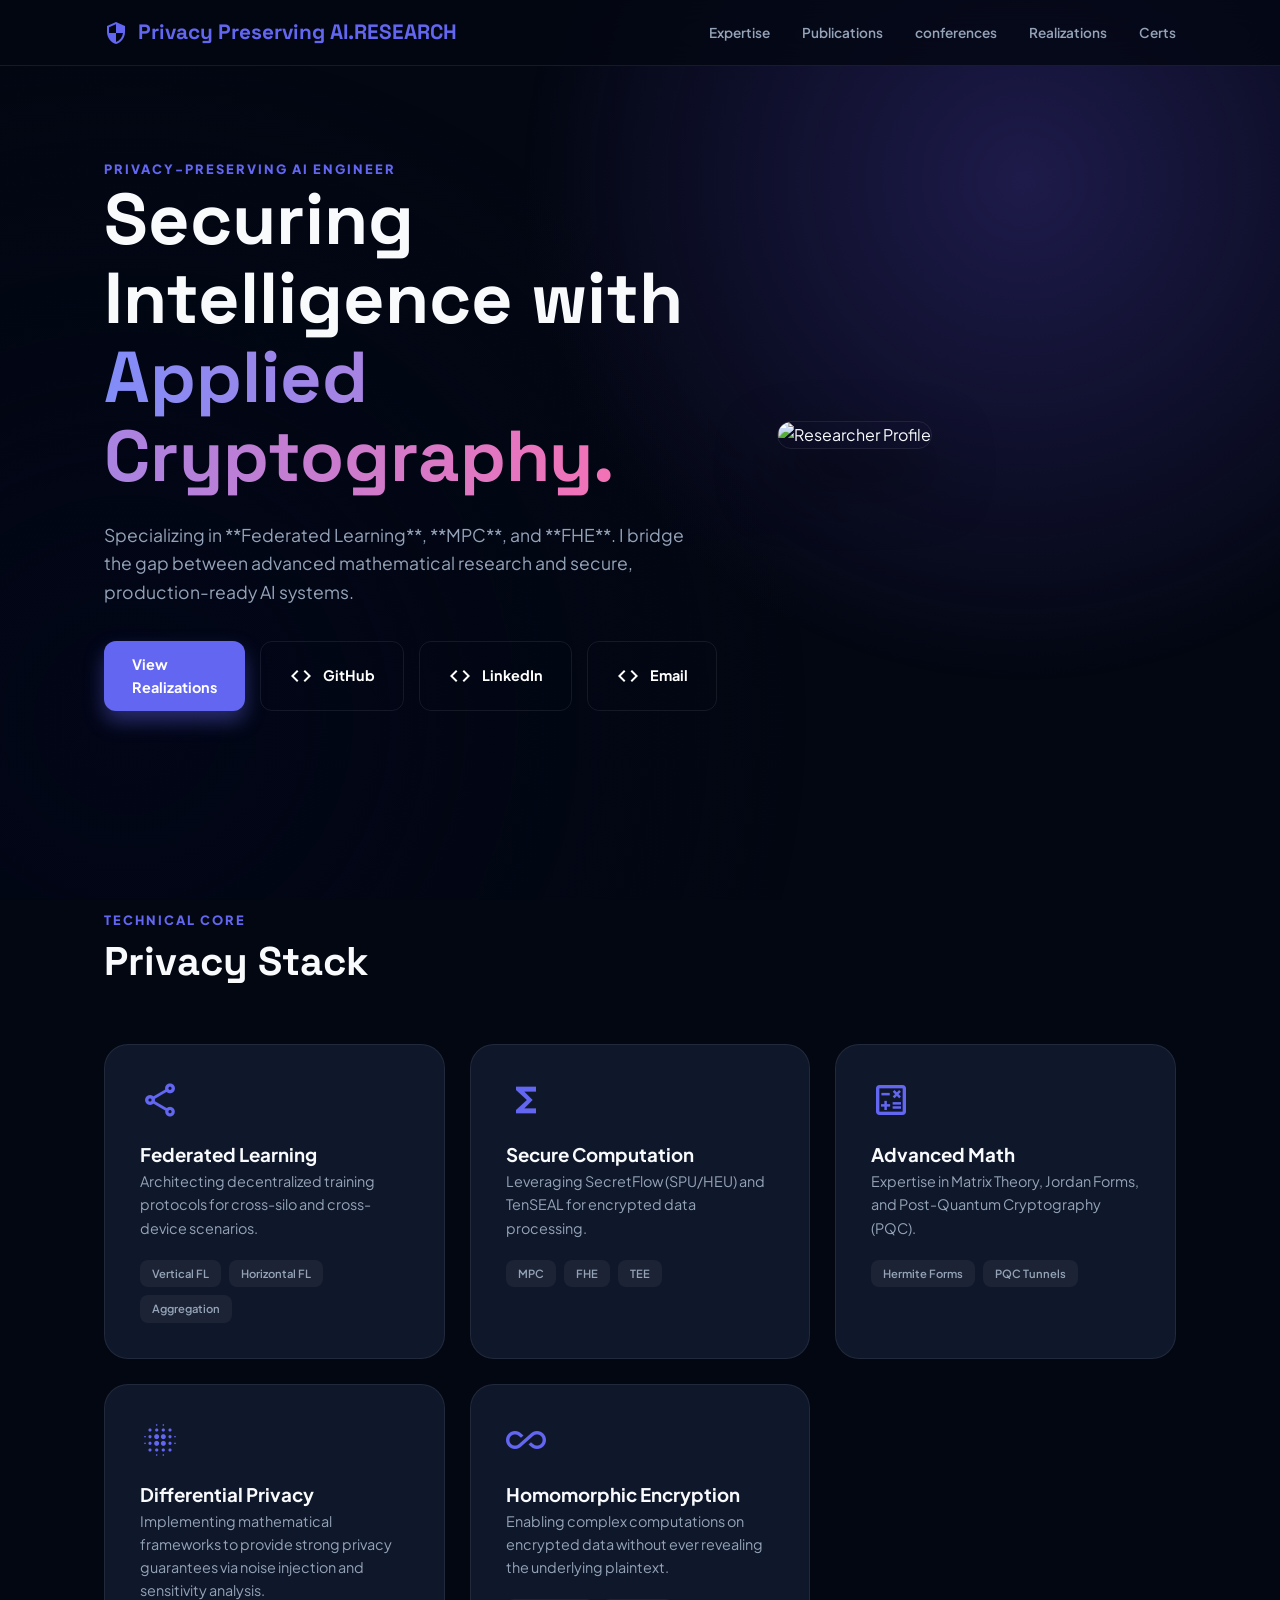
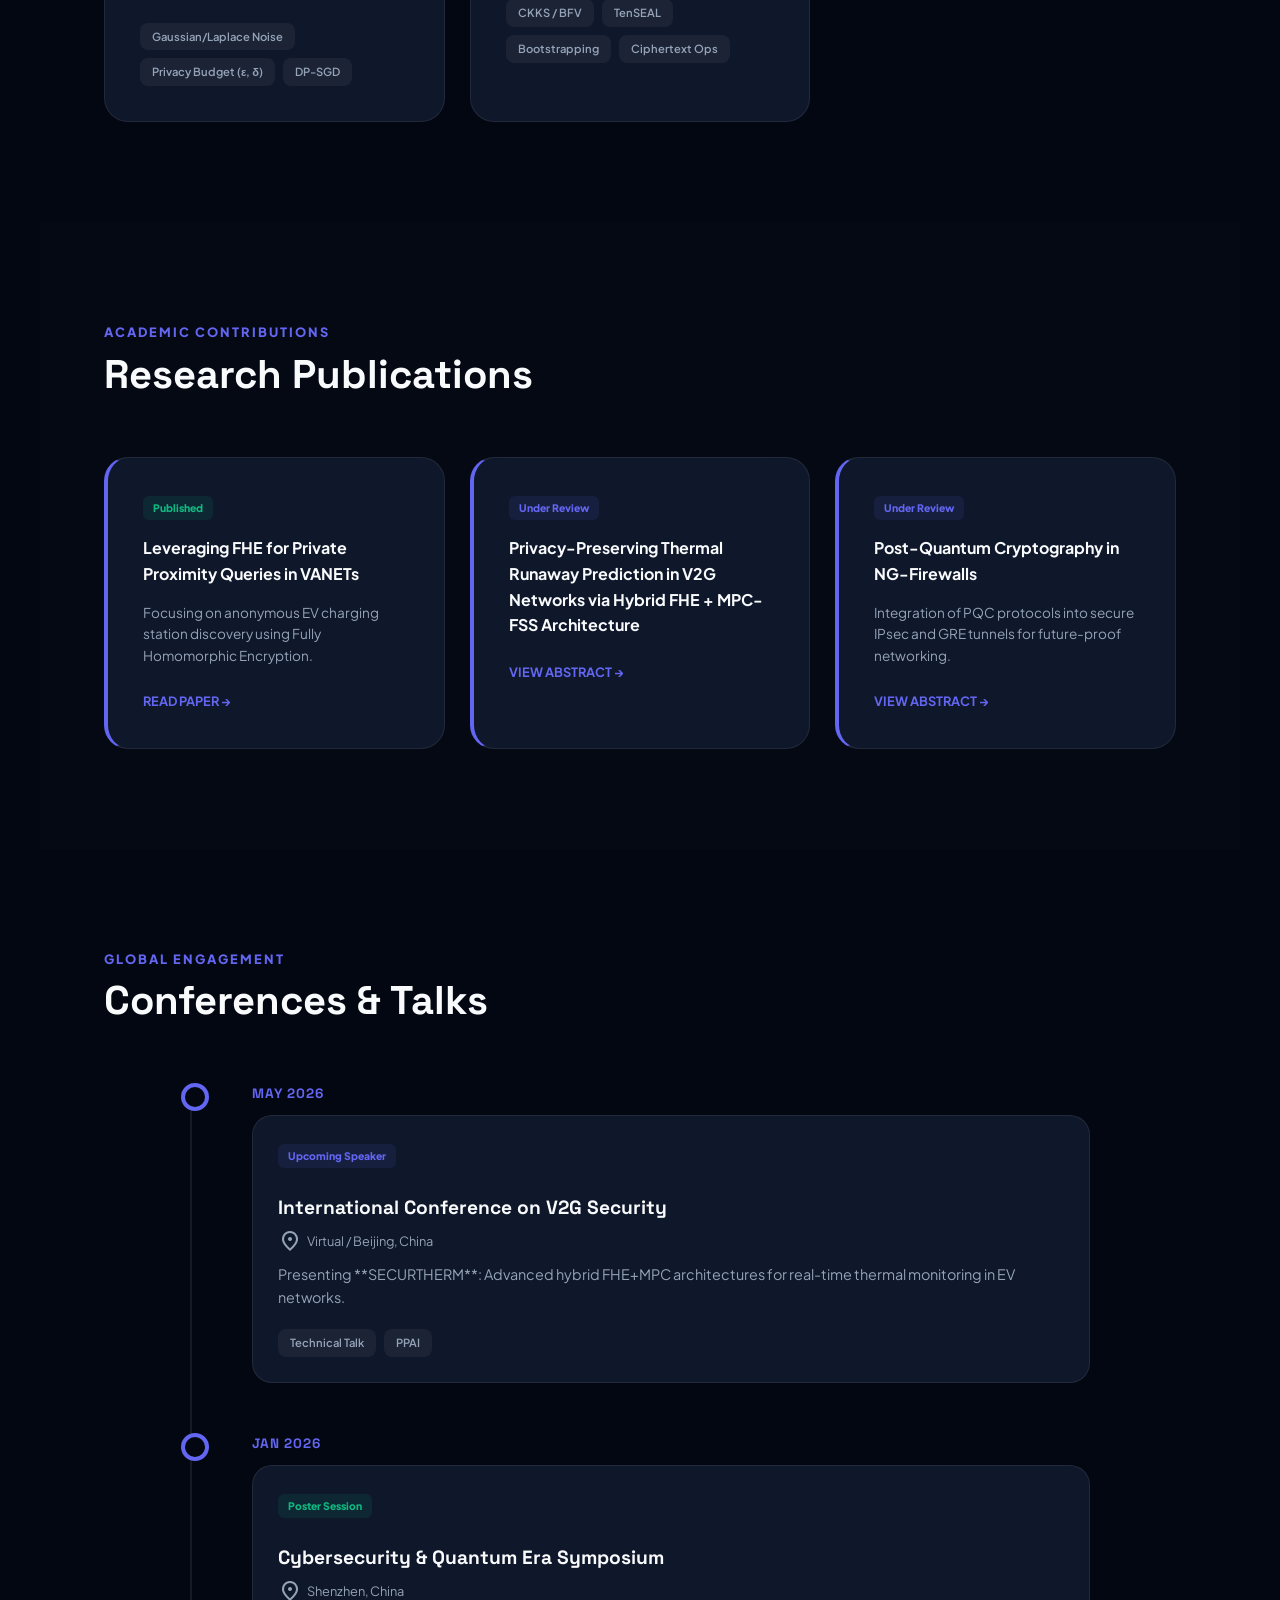
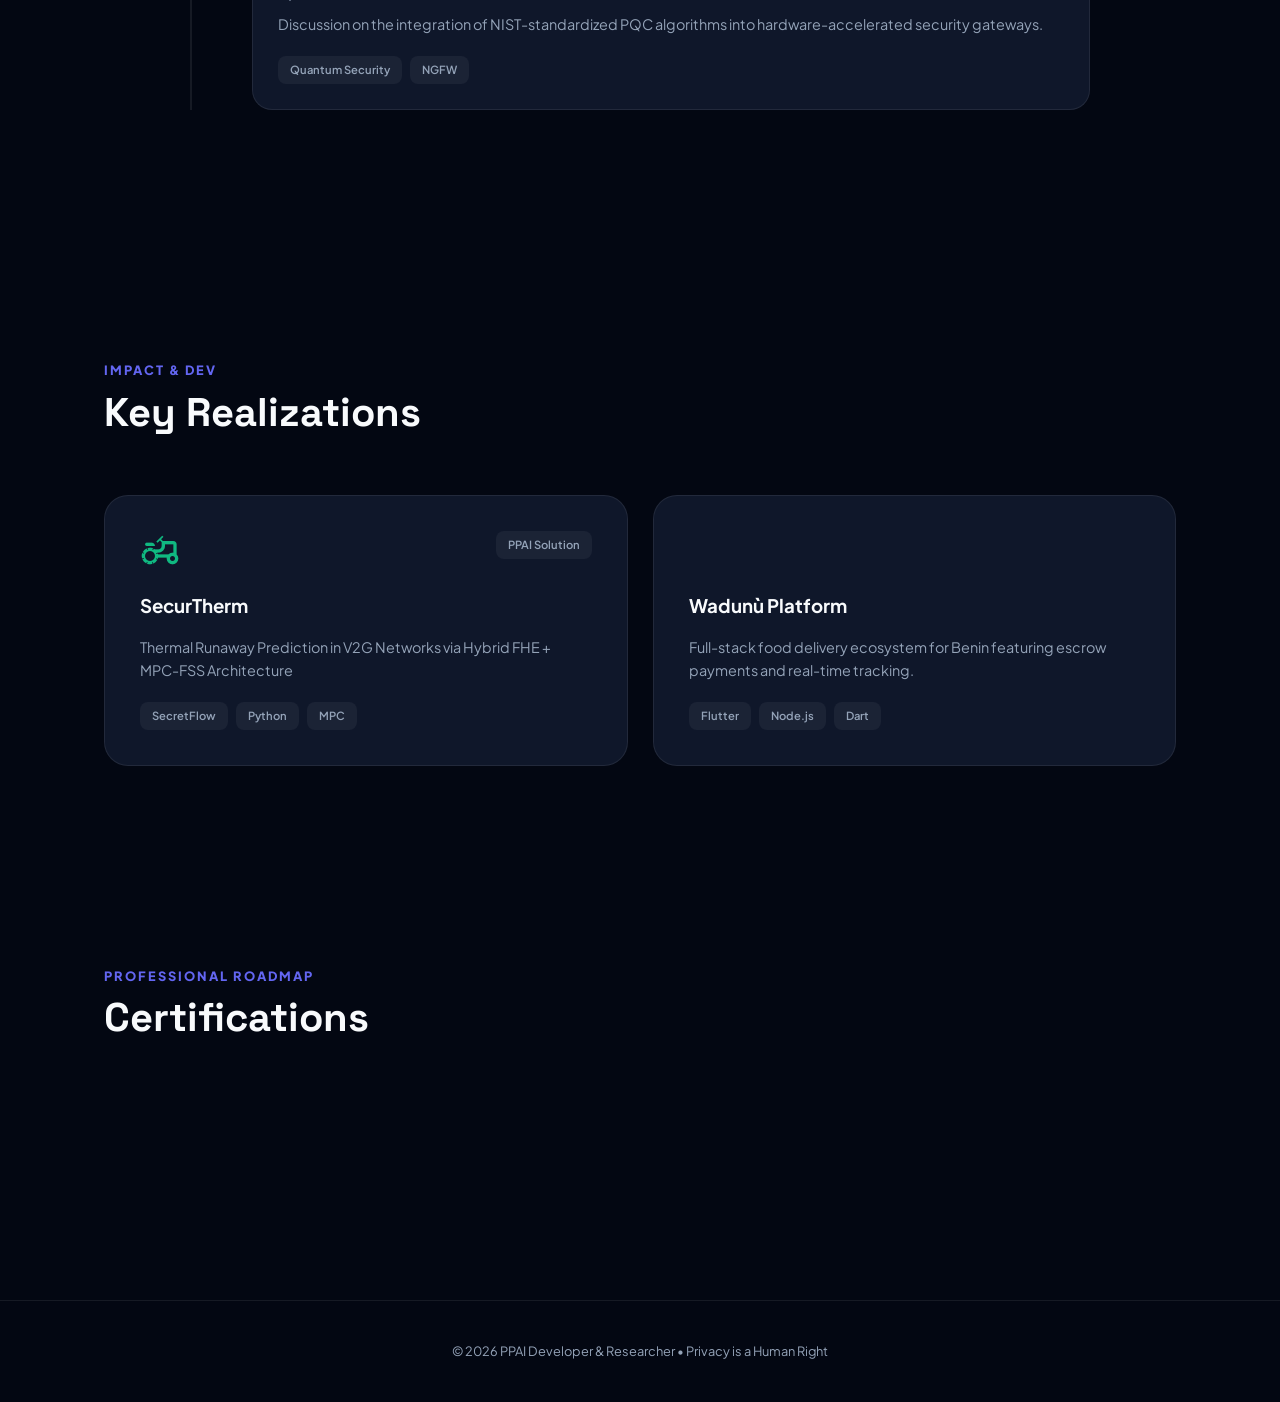
==== layouts/index.html @ 9118ed10 "Fresh start: Personal Portfolio" ====
<!DOCTYPE html>
<html lang="en">
<head>
    <meta charset="UTF-8">
    <meta name="viewport" content="width=device-width, initial-scale=1.0">
    <title>PPAI Specialist | Portfolio</title>
    
    <link href="https://fonts.googleapis.com/css2?family=Plus+Jakarta+Sans:wght@300;400;600;800&family=Space+Grotesk:wght@500;700&display=swap" rel="stylesheet">
    <link href="https://fonts.googleapis.com/icon?family=Material+Icons+Outlined" rel="stylesheet">

    <style>
        :root {
            --primary: #6366f1;
            --primary-glow: rgba(99, 102, 241, 0.4);
            --accent: #10b981;
            --bg: #030712;
            --card-bg: #0f172a;
            --text-main: #f8fafc;
            --text-dim: #94a3b8;
            --border: rgba(255, 255, 255, 0.08);
        }

        * { margin: 0; padding: 0; box-sizing: border-box; scroll-behavior: smooth; }

        body {
            font-family: 'Plus Jakarta Sans', sans-serif;
            background-color: var(--bg);
            color: var(--text-main);
            line-height: 1.6;
        }

        /* --- BACKGROUND GRADIENT --- */
        .mesh {
            position: fixed; top: 0; left: 0; width: 100%; height: 100%;
            background: radial-gradient(circle at 80% 20%, #1e1b4b 0%, transparent 40%),
                        radial-gradient(circle at 10% 80%, #020617 0%, transparent 50%);
            z-index: -1;
        }

        /* --- NAVIGATION --- */
        .navbar {
            position: fixed; top: 0; width: 100%;
            background: rgba(3, 7, 18, 0.8);
            backdrop-filter: blur(15px);
            border-bottom: 1px solid var(--border);
            z-index: 1000; padding: 1rem 0;
        }
        .nav-container { max-width: 1200px; margin: 0 auto; padding: 0 5%; display: flex; justify-content: space-between; align-items: center; }
        .brand { font-family: 'Space Grotesk'; font-weight: 700; font-size: 1.3rem; color: var(--primary); display: flex; align-items: center; gap: 10px; }
        .nav-links { display: flex; gap: 2rem; }
        .nav-links a { text-decoration: none; color: var(--text-dim); font-size: 0.85rem; font-weight: 600; transition: 0.3s; }
        .nav-links a:hover { color: var(--primary); }

        /* --- HERO --- */
        .hero { min-height: 90vh; display: flex; align-items: center; max-width: 1200px; margin: 0 auto; padding: 120px 5% 60px; gap: 60px; }
        .hero-content { flex: 1.2; }
        .hero-title { font-size: clamp(2.8rem, 6vw, 4.5rem); line-height: 1.1; font-weight: 800; margin-bottom: 25px; font-family: 'Space Grotesk'; }
        .gradient-text { background: linear-gradient(to right, #818cf8, #f472b6); -webkit-background-clip: text; -webkit-text-fill-color: transparent; }
        .hero-img { flex: 0.8; position: relative; }
        .hero-img img { width: 100%; border-radius: 30px; border: 1px solid var(--border); box-shadow: 0 30px 60px rgba(0,0,0,0.5); }

        /* --- SECTIONS --- */
        section { padding: 100px 5%; max-width: 1200px; margin: 0 auto; }
        .section-header { margin-bottom: 50px; }
        .section-title { font-family: 'Space Grotesk'; font-size: 2.5rem; margin-bottom: 15px; }
        .section-tag { color: var(--primary); font-weight: 800; text-transform: uppercase; letter-spacing: 2px; font-size: 0.8rem; }

        /* --- EXPERTISE GRID --- */
        .grid-3 { display: grid; grid-template-columns: repeat(auto-fit, minmax(320px, 1fr)); gap: 25px; }
        .card { 
            background: var(--card-bg); border: 1px solid var(--border); border-radius: 24px; 
            padding: 35px; transition: 0.4s ease; position: relative; overflow: hidden;
        }
        .card:hover { border-color: var(--primary); transform: translateY(-5px); background: #131c31; }
        .card i { font-size: 2.5rem; color: var(--primary); margin-bottom: 20px; display: block; }

        .tag-cloud { display: flex; flex-wrap: wrap; gap: 8px; margin-top: 20px; }
        .tag { background: rgba(255,255,255,0.05); padding: 5px 12px; border-radius: 8px; font-size: 0.7rem; font-weight: 600; color: var(--text-dim); }
        .tag:hover { background: var(--primary); color: white; }

        /* --- PROJECT & PUB SPECIFICS --- */
        .pub-card { border-left: 4px solid var(--primary); }
        .status-badge { background: rgba(16, 185, 129, 0.1); color: var(--accent); padding: 4px 10px; border-radius: 6px; font-size: 0.65rem; font-weight: 800; margin-bottom: 15px; display: inline-block; }

        /* --- CERTIFICATIONS --- */
        .cert-grid { display: grid; grid-template-columns: repeat(auto-fit, minmax(240px, 1fr)); gap: 20px; }
        .cert-card { 
            background: rgba(255,255,255,0.02); border: 1px dashed var(--border); 
            padding: 25px; border-radius: 15px; text-align: center; 
        }

        /* --- BUTTONS --- */
        .btn { 
            padding: 12px 28px; border-radius: 12px; font-weight: 700; text-decoration: none; 
            display: inline-flex; align-items: center; gap: 10px; transition: 0.3s; font-size: 0.9rem;
        }
        .btn-primary { background: var(--primary); color: white; box-shadow: 0 10px 20px var(--primary-glow); }
        .btn-outline { border: 1px solid var(--border); color: white; }
        .btn-outline:hover { background: var(--border); }

        @media (max-width: 900px) {
            .hero { flex-direction: column; text-align: center; padding-top: 140px; }
            .nav-links { display: none; }
        }
    </style>
</head>
<body>

    <div class="mesh"></div>

    <nav class="navbar">
        <div class="nav-container">
            <div class="brand"><i class="material-icons-outlined">security</i> Privacy Preserving AI.RESEARCH</div>
            <div class="nav-links">
                <a href="#expertise">Expertise</a>
                <a href="#publications">Publications</a>
                <a href="#Conferences">conferences</a>
                <a href="#projects">Realizations</a>
                <a href="#certs">Certs</a>
            </div>
        </div>
    </nav>

    <header class="hero">
        <div class="hero-content">
            <p class="section-tag">Privacy-Preserving AI Engineer</p>
            <h1 class="hero-title">Securing Intelligence with <span class="gradient-text">Applied Cryptography.</span></h1>
            <p style="color: var(--text-dim); font-size: 1.1rem; margin-bottom: 35px; max-width: 600px;">
                Specializing in **Federated Learning**, **MPC**, and **FHE**. I bridge the gap between advanced mathematical research and secure, production-ready AI systems.
            </p>
            <div style="display: flex; gap: 15px;">
                <a href="#projects" class="btn btn-primary">View Realizations</a>
                <a href="https://github.com" target="_blank" class="btn btn-outline"><i class="material-icons-outlined">code</i> GitHub</a>
                <a href="https://www.linkedin.com/in/rodney-hounkanrin-a860021a5" target="_blank" class="btn btn-outline"><i class="material-icons-outlined">code</i> LinkedIn</a>
                <a  href="#" target="_blank" class="btn btn-outline"><i class="material-icons-outlined">code</i> Email</a>
            </div>
        </div>
        <div class="hero-img">
            <img src="iv.jpg" alt="Researcher Profile">
        </div>
    </header>

    <!-- EXPERTISE SECTION -->
    <section id="expertise">
        <div class="section-header">
            <p class="section-tag">Technical Core</p>
            <h2 class="section-title">Privacy Stack</h2>
        </div>
        <div class="grid-3">
            <div class="card">
                <i class="material-icons-outlined">share</i>
                <h3>Federated Learning</h3>
                <p style="color: var(--text-dim); font-size: 0.9rem;">Architecting decentralized training protocols for cross-silo and cross-device scenarios.</p>
                <div class="tag-cloud">
                    <span class="tag">Vertical FL</span><span class="tag">Horizontal FL</span><span class="tag">Aggregation</span>
                </div>
            </div>
            <div class="card">
                <i class="material-icons-outlined">functions</i>
                <h3>Secure Computation</h3>
                <p style="color: var(--text-dim); font-size: 0.9rem;">Leveraging SecretFlow (SPU/HEU) and TenSEAL for encrypted data processing.</p>
                <div class="tag-cloud">
                    <span class="tag">MPC</span><span class="tag">FHE</span><span class="tag">TEE</span>
                </div>
            </div>
            <div class="card">
                <i class="material-icons-outlined">calculate</i>
                <h3>Advanced Math</h3>
                <p style="color: var(--text-dim); font-size: 0.9rem;">Expertise in Matrix Theory, Jordan Forms, and Post-Quantum Cryptography (PQC).</p>
                <div class="tag-cloud">
                    <span class="tag">Hermite Forms</span><span class="tag">PQC Tunnels</span>
                </div>
            </div>
            <!-- Differential Privacy -->
<div class="card">
    <i class="material-icons-outlined">blur_on</i>
    <h3>Differential Privacy</h3>
    <p style="color: var(--text-dim); font-size: 0.9rem;">
        Implementing mathematical frameworks to provide strong privacy guarantees via noise injection and sensitivity analysis.
    </p>
    <div class="tag-cloud">
        <span class="tag">Gaussian/Laplace Noise</span>
        <span class="tag">Privacy Budget (ε, δ)</span>
        <span class="tag">DP-SGD</span>
    </div>
</div>

<!-- Homomorphic Encryption -->
<div class="card">
    <i class="material-icons-outlined">all_inclusive</i>
    <h3>Homomorphic Encryption</h3>
    <p style="color: var(--text-dim); font-size: 0.9rem;">
        Enabling complex computations on encrypted data without ever revealing the underlying plaintext.
    </p>
    <div class="tag-cloud">
        <span class="tag">CKKS / BFV</span>
        <span class="tag">TenSEAL</span>
        <span class="tag">Bootstrapping</span>
        <span class="tag">Ciphertext Ops</span>
    </div>
</div>
        </div>
    </section>

    <!-- PUBLICATIONS SECTION (Optimized Card Style) -->
    <section id="publications" style="background: rgba(255,255,255,0.01);">
        <div class="section-header">
            <p class="section-tag">Academic Contributions</p>
            <h2 class="section-title">Research Publications</h2>
        </div>
        <div class="grid-3">
            <div class="card pub-card">
                <span class="status-badge">Published</span>
                <h4 style="margin-bottom: 15px;">Leveraging FHE for Private Proximity Queries in VANETs</h4>
                <p style="color: var(--text-dim); font-size: 0.85rem; margin-bottom: 20px;">
                    Focusing on anonymous EV charging station discovery using Fully Homomorphic Encryption.
                </p>
                <a href="ITSC26_0571_MS.pdf" target="_blank" style="color: var(--primary); font-size: 0.8rem; font-weight: 700; text-decoration: none;">READ PAPER →</a>
            </div>
             <div class="card pub-card">
                <span class="status-badge" style="background: rgba(99,102,241,0.1); color: var(--primary);">Under Review</span>
                <h4 style="margin-bottom: 15px;">Privacy-Preserving Thermal
Runaway Prediction in V2G Networks
via Hybrid FHE + MPC-FSS Architecture</h4>
                <p style="color: var(--text-dim); font-size: 0.85rem; margin-bottom: 20px;">
                    
                </p>
                <a href="abs1.html" style="color: var(--primary); font-size: 0.8rem; font-weight: 700; text-decoration: none;">VIEW ABSTRACT →</a>
            </div>
            <div class="card pub-card">
                <span class="status-badge" style="background: rgba(99,102,241,0.1); color: var(--primary);">Under Review</span>
                <h4 style="margin-bottom: 15px;">Post-Quantum Cryptography in NG-Firewalls</h4>
                <p style="color: var(--text-dim); font-size: 0.85rem; margin-bottom: 20px;">
                    Integration of PQC protocols into secure IPsec and GRE tunnels for future-proof networking.
                </p>
                <a href="abs.html" style="color: var(--primary); font-size: 0.8rem; font-weight: 700; text-decoration: none;">VIEW ABSTRACT →</a>
            </div>
        </div>
    </section>
    <section id="conferences">
    <div class="section-header">
        <p class="section-tag">Global Engagement</p>
        <h2 class="section-title">Conferences & Talks</h2>
    </div>

    <div class="timeline">
        
        <div class="timeline-item">
            <div class="timeline-date">MAY 2026</div>
            <div class="timeline-content">
                <div class="status-badge" style="background: rgba(99, 102, 241, 0.1); color: var(--primary);">Upcoming Speaker</div>
                <h3>International Conference on V2G Security</h3>
                <p class="conf-location"><i class="material-icons-outlined">place</i> Virtual / Beijing, China</p>
                <p style="color: var(--text-dim); font-size: 0.9rem; margin-top: 10px;">
                    Presenting **SECURTHERM**: Advanced hybrid FHE+MPC architectures for real-time thermal monitoring in EV networks.
                </p>
                <div class="tag-cloud">
                    <span class="tag">Technical Talk</span><span class="tag">PPAI</span>
                </div>
            </div>
        </div>

        <div class="timeline-item">
            <div class="timeline-date">JAN 2026</div>
            <div class="timeline-content">
                <div class="status-badge" style="background: rgba(16, 185, 129, 0.1); color: var(--accent);">Poster Session</div>
                <h3>Cybersecurity & Quantum Era Symposium</h3>
                <p class="conf-location"><i class="material-icons-outlined">place</i> Shenzhen, China</p>
                <p style="color: var(--text-dim); font-size: 0.9rem; margin-top: 10px;">
                    Discussion on the integration of NIST-standardized PQC algorithms into hardware-accelerated security gateways.
                </p>
                <div class="tag-cloud">
                    <span class="tag">Quantum Security</span><span class="tag">NGFW</span>
                </div>
            </div>
        </div>

    </div>
</section>

<style>
    .timeline {
        position: relative;
        max-width: 900px;
        margin: 0 auto;
        padding-left: 30px;
        border-left: 2px solid var(--border);
    }

    .timeline-item {
        position: relative;
        margin-bottom: 50px;
        padding-left: 30px;
    }

    .timeline-item::before {
        content: "";
        position: absolute;
        left: -41px;
        top: 0;
        width: 20px;
        height: 20px;
        background: var(--bg);
        border: 4px solid var(--primary);
        border-radius: 50%;
        z-index: 1;
    }

    .timeline-date {
        font-family: 'Space Grotesk';
        font-weight: 800;
        font-size: 0.85rem;
        color: var(--primary);
        margin-bottom: 10px;
        letter-spacing: 1px;
    }

    .timeline-content {
        background: var(--card-bg);
        border: 1px solid var(--border);
        padding: 25px;
        border-radius: 20px;
        transition: 0.3s;
    }

    .timeline-content:hover {
        border-color: var(--primary);
        transform: translateX(10px);
    }

    .conf-location {
        display: flex;
        align-items: center;
        gap: 5px;
        font-size: 0.8rem;
        color: var(--text-dim);
        margin-top: 5px;
    }

    .timeline-content h3 {
        font-family: 'Space Grotesk';
        font-size: 1.2rem;
        margin-top: 10px;
    }
</style>

    <!-- REALIZATIONS SECTION -->
    <section id="projects">
        <div class="section-header">
            <p class="section-tag">Impact & Dev</p>
            <h2 class="section-title">Key Realizations</h2>
        </div>
        <div class="grid-3">
            <div class="card">
                <div style="display: flex; justify-content: space-between; align-items: flex-start;">
                    <i class="material-icons-outlined" style="color: var(--accent);">agriculture</i>
                    <span class="tag">PPAI Solution</span>
                </div>
                <h3>SecurTherm</h3>
                <p style="color: var(--text-dim); font-size: 0.9rem; margin: 15px 0;">
                    Thermal
Runaway Prediction in V2G Networks
via Hybrid FHE + MPC-FSS Architecture
                </p>
                <div class="tag-cloud">
                    <span class="tag">SecretFlow</span><span class="tag">Python</span><span class="tag">MPC</span>
                </div>
            </div>
            <div class="card">
                <div style="display: flex; justify-content: space-between; align-items: flex-start;">
                    <i class="material-icons-outlined" style="color: #f43f5e;">delivery_dining</i>
                    <span class="tag">FinTech</span>
                </div>
                <h3>Wadunù Platform</h3>
                <p style="color: var(--text-dim); font-size: 0.9rem; margin: 15px 0;">
                    Full-stack food delivery ecosystem for Benin featuring escrow payments and real-time tracking.
                </p>
                <div class="tag-cloud">
                    <span class="tag">Flutter</span><span class="tag">Node.js</span><span class="tag">Dart</span>
                </div>
            </div>
        </div>
    </section>

    <!-- CERTIFICATIONS SECTION -->
    <section id="certs" style="margin-bottom: 100px;">
       <div class="section-header">
            <p class="section-tag">Professional Roadmap</p>
            <h2 class="section-title">Certifications</h2>
        <!-- </div>
        <div class="cert-grid">
            <div class="cert-card">
                <i class="material-icons-outlined" style="font-size: 2rem; color: var(--primary); margin-bottom: 10px;">verified</i>
                <h4>CIPT</h4>
                <p style="color: var(--text-dim); font-size: 0.75rem;">Certified Information Privacy Technologist (IAPP)</p>
            </div>
            <div class="cert-card">
                <i class="material-icons-outlined" style="font-size: 2rem; color: var(--primary); margin-bottom: 10px;">policy</i>
                <h4>ISO/IEC 27701</h4>
                <p style="color: var(--text-dim); font-size: 0.75rem;">Privacy Information Management System (PIMS)</p>
            </div>
            <div class="cert-card">
                <i class="material-icons-outlined" style="font-size: 2rem; color: var(--primary); margin-bottom: 10px;">school</i>
                <h4>MSc Mathematics</h4>
                <p style="color: var(--text-dim); font-size: 0.75rem;">Advanced Matrix Theory Focus</p>
            </div> -->
        </div> 
    </section>

    <footer style="text-align: center; padding: 40px; border-top: 1px solid var(--border); color: var(--text-dim); font-size: 0.8rem;">
        &copy; 2026 PPAI Developer & Researcher • Privacy is a Human Right
    </footer>

</body>
</html>
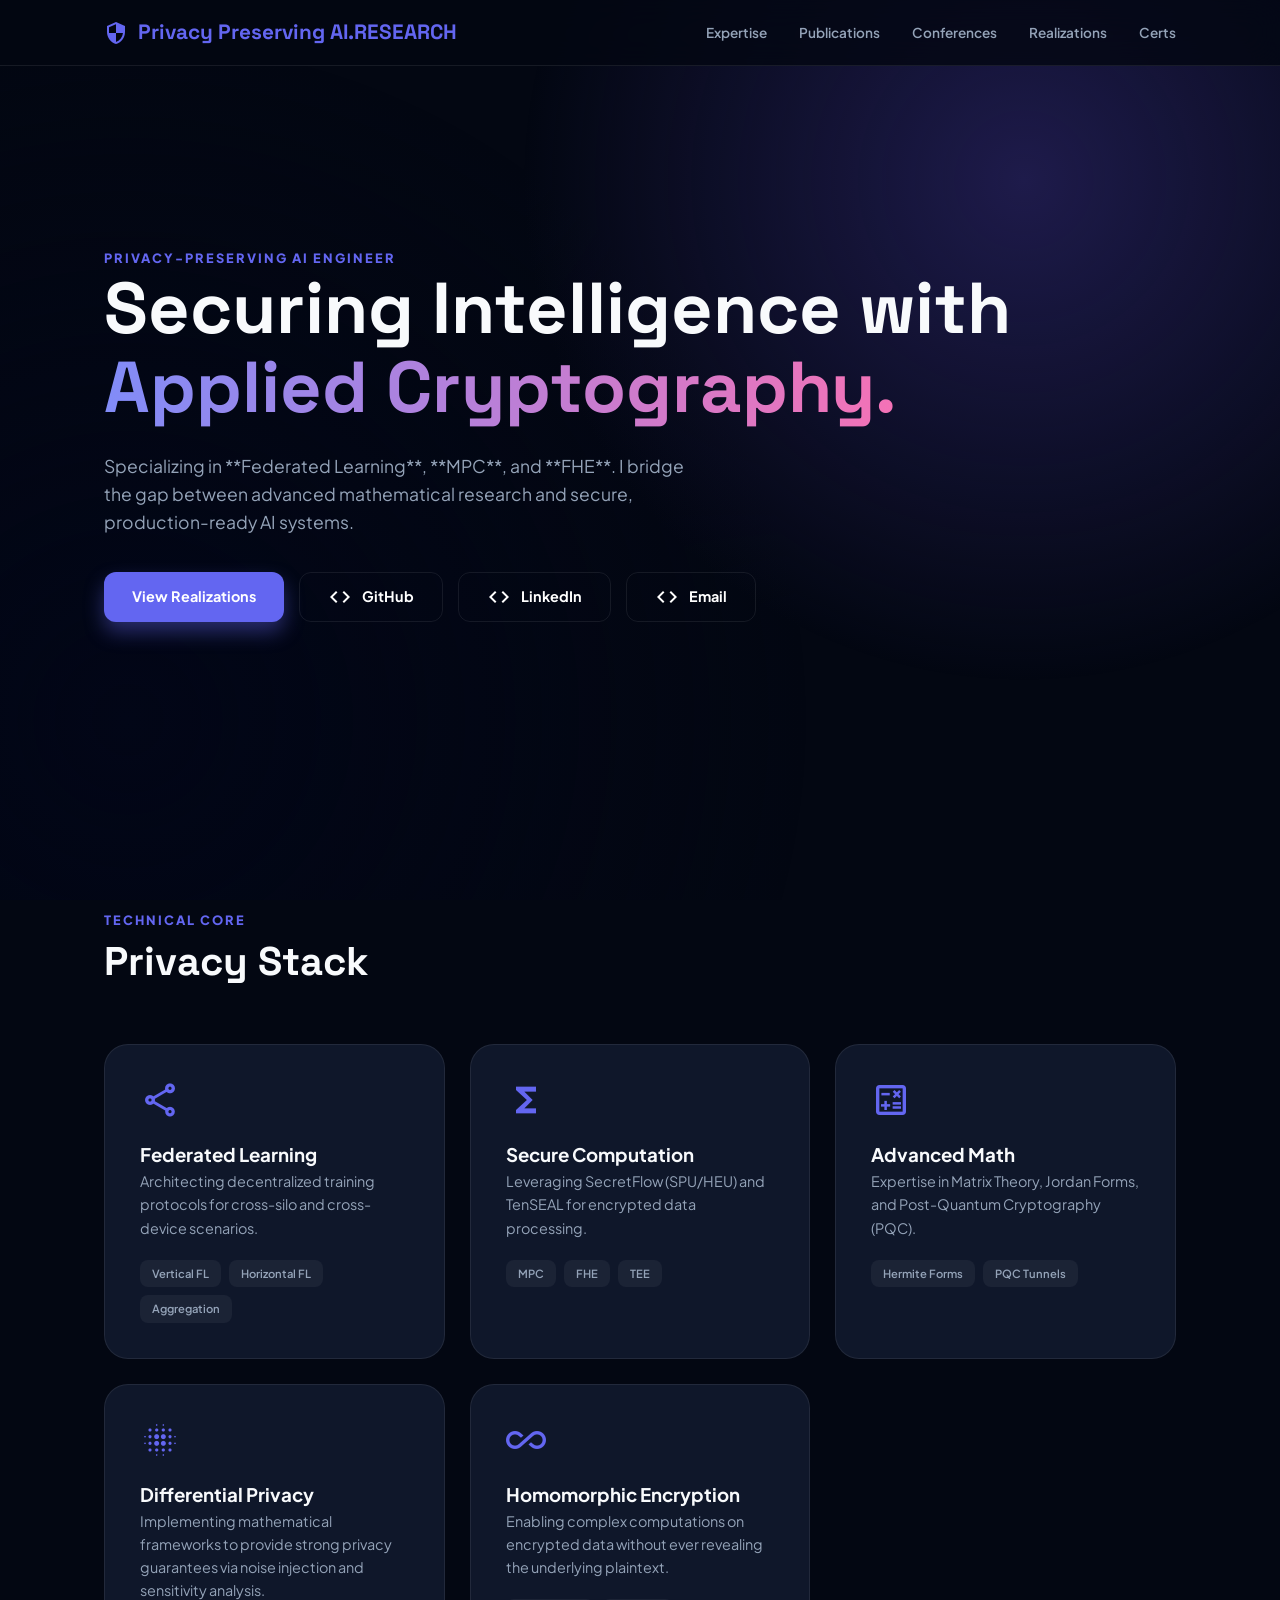
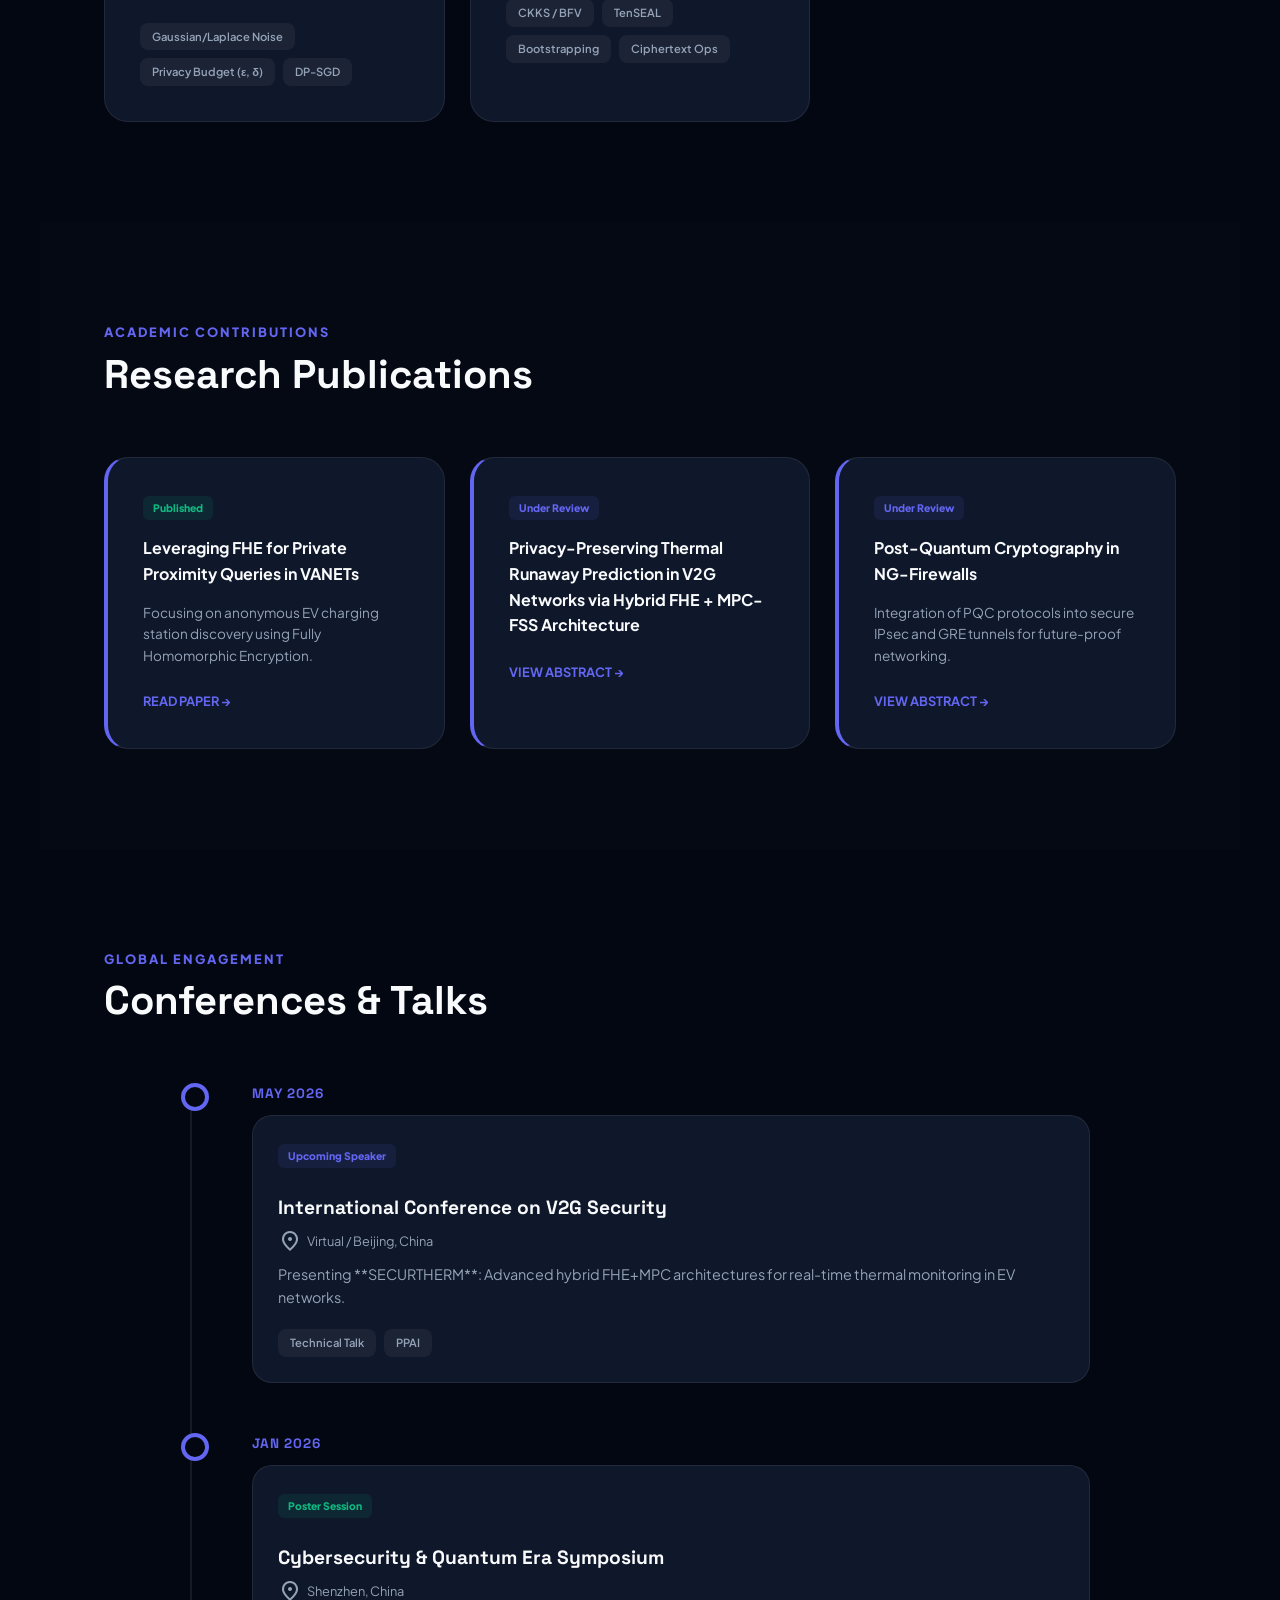
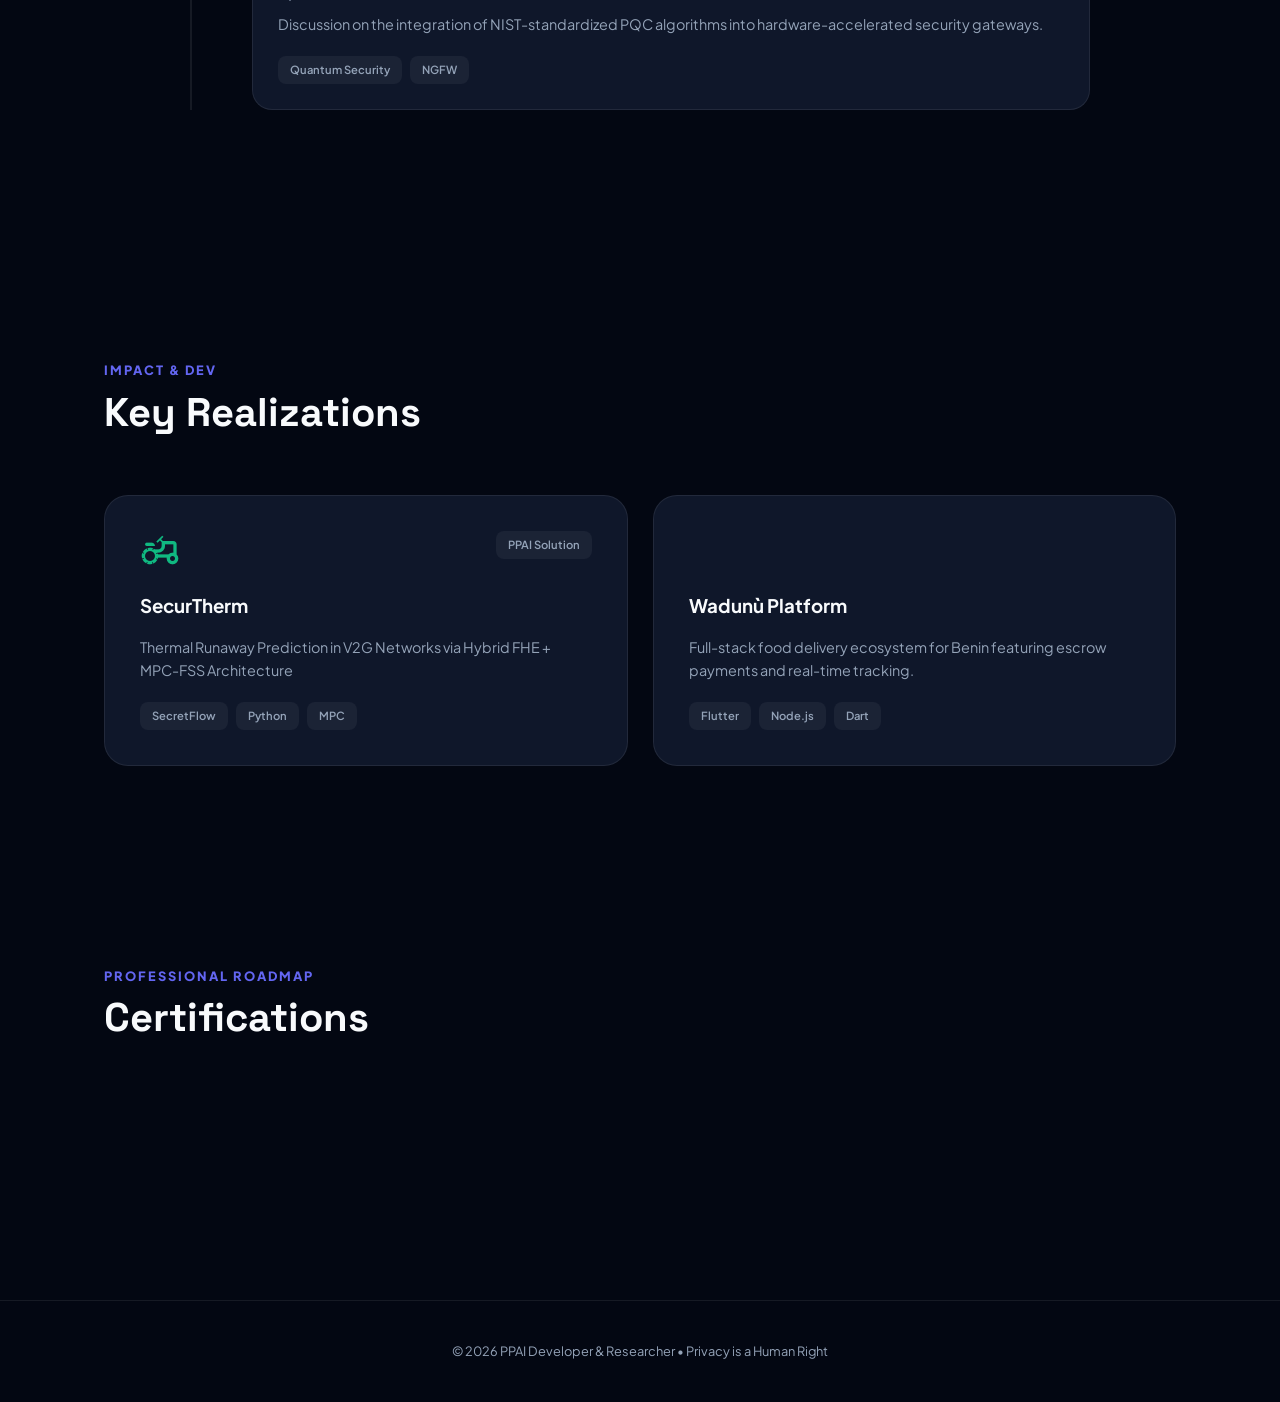
==== commit 6627813d: "Ajout du dossier docs pour GitHub Pages" ====
--- a/layouts/index.html
+++ b/layouts/index.html
@@ -114,7 +114,7 @@
             <div class="nav-links">
                 <a href="#expertise">Expertise</a>
                 <a href="#publications">Publications</a>
-                <a href="#Conferences">conferences</a>
+                <a href="#conferences">Conferences</a>
                 <a href="#projects">Realizations</a>
                 <a href="#certs">Certs</a>
             </div>
@@ -135,9 +135,9 @@
                 <a  href="#" target="_blank" class="btn btn-outline"><i class="material-icons-outlined">code</i> Email</a>
             </div>
         </div>
-        <div class="hero-img">
+        <!-- <div class="hero-img">
             <img src="iv.jpg" alt="Researcher Profile">
-        </div>
+        </div> -->
     </header>
 
     <!-- EXPERTISE SECTION -->
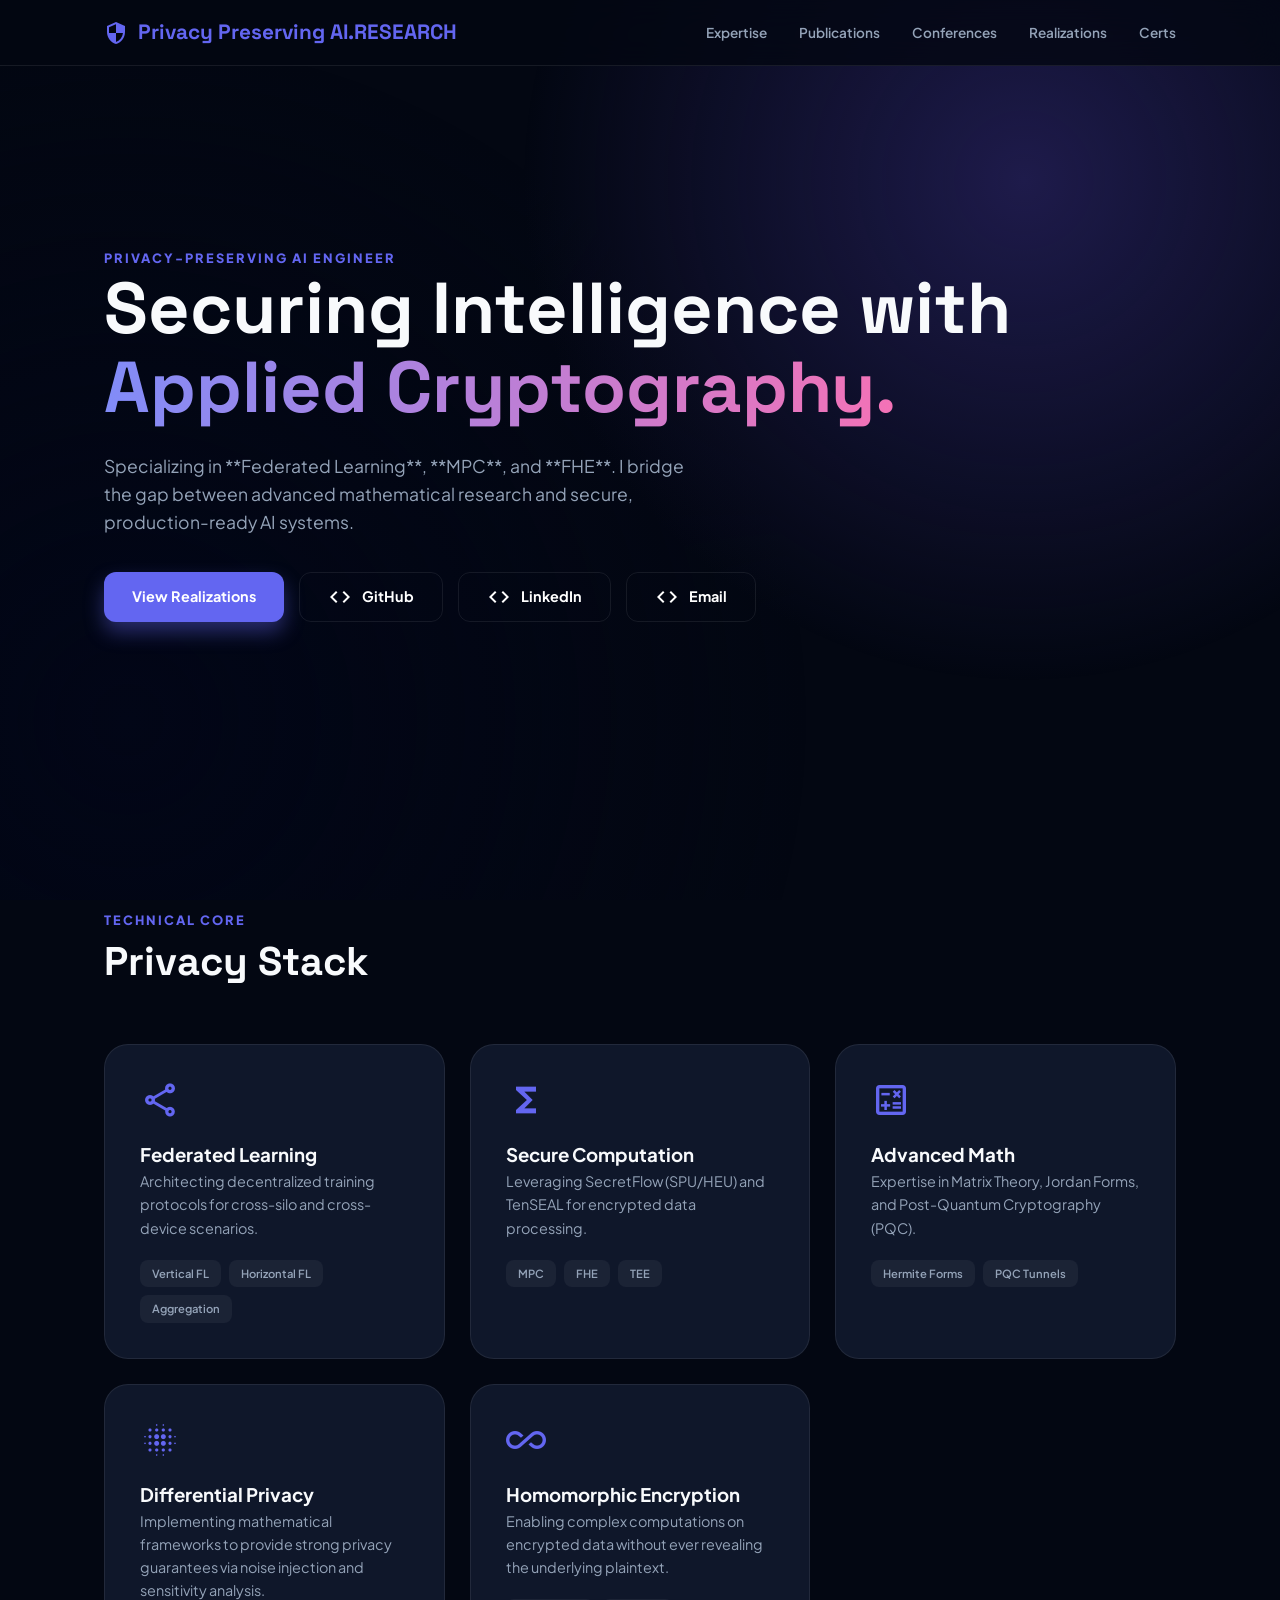
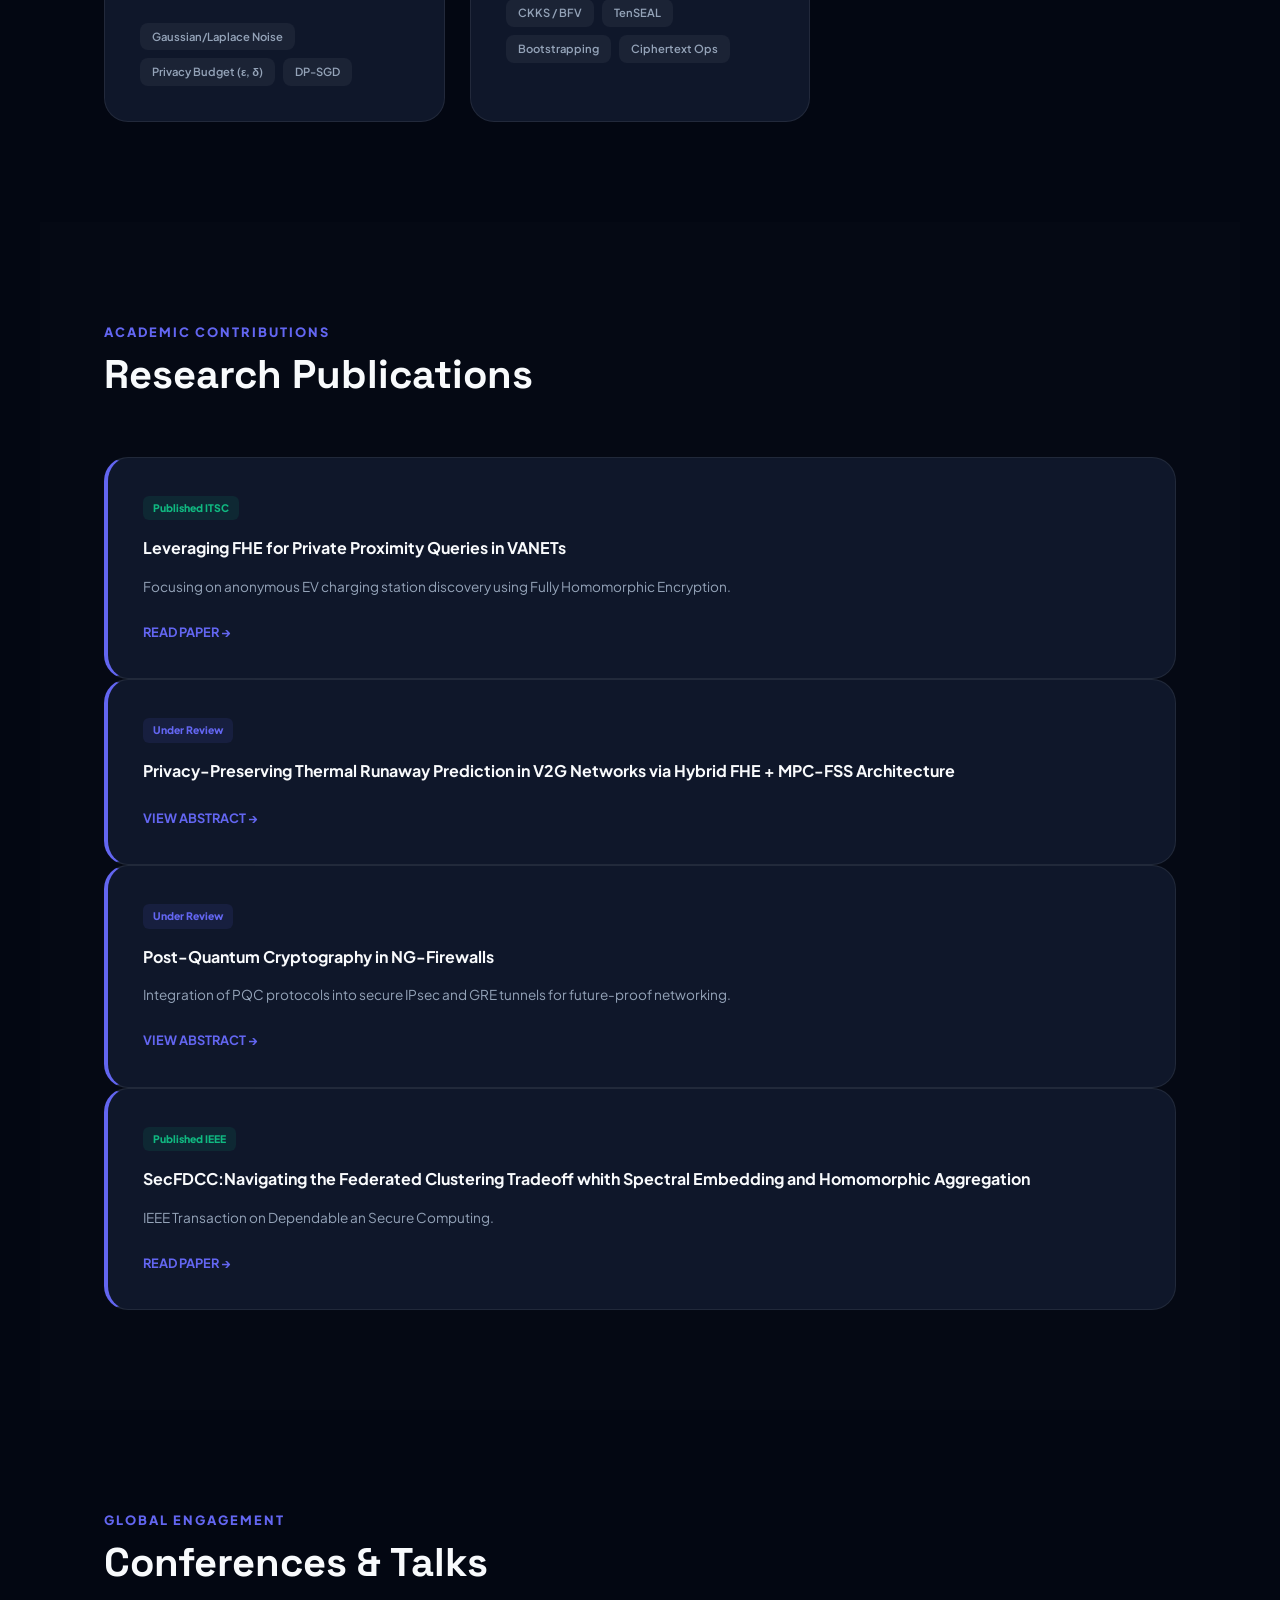
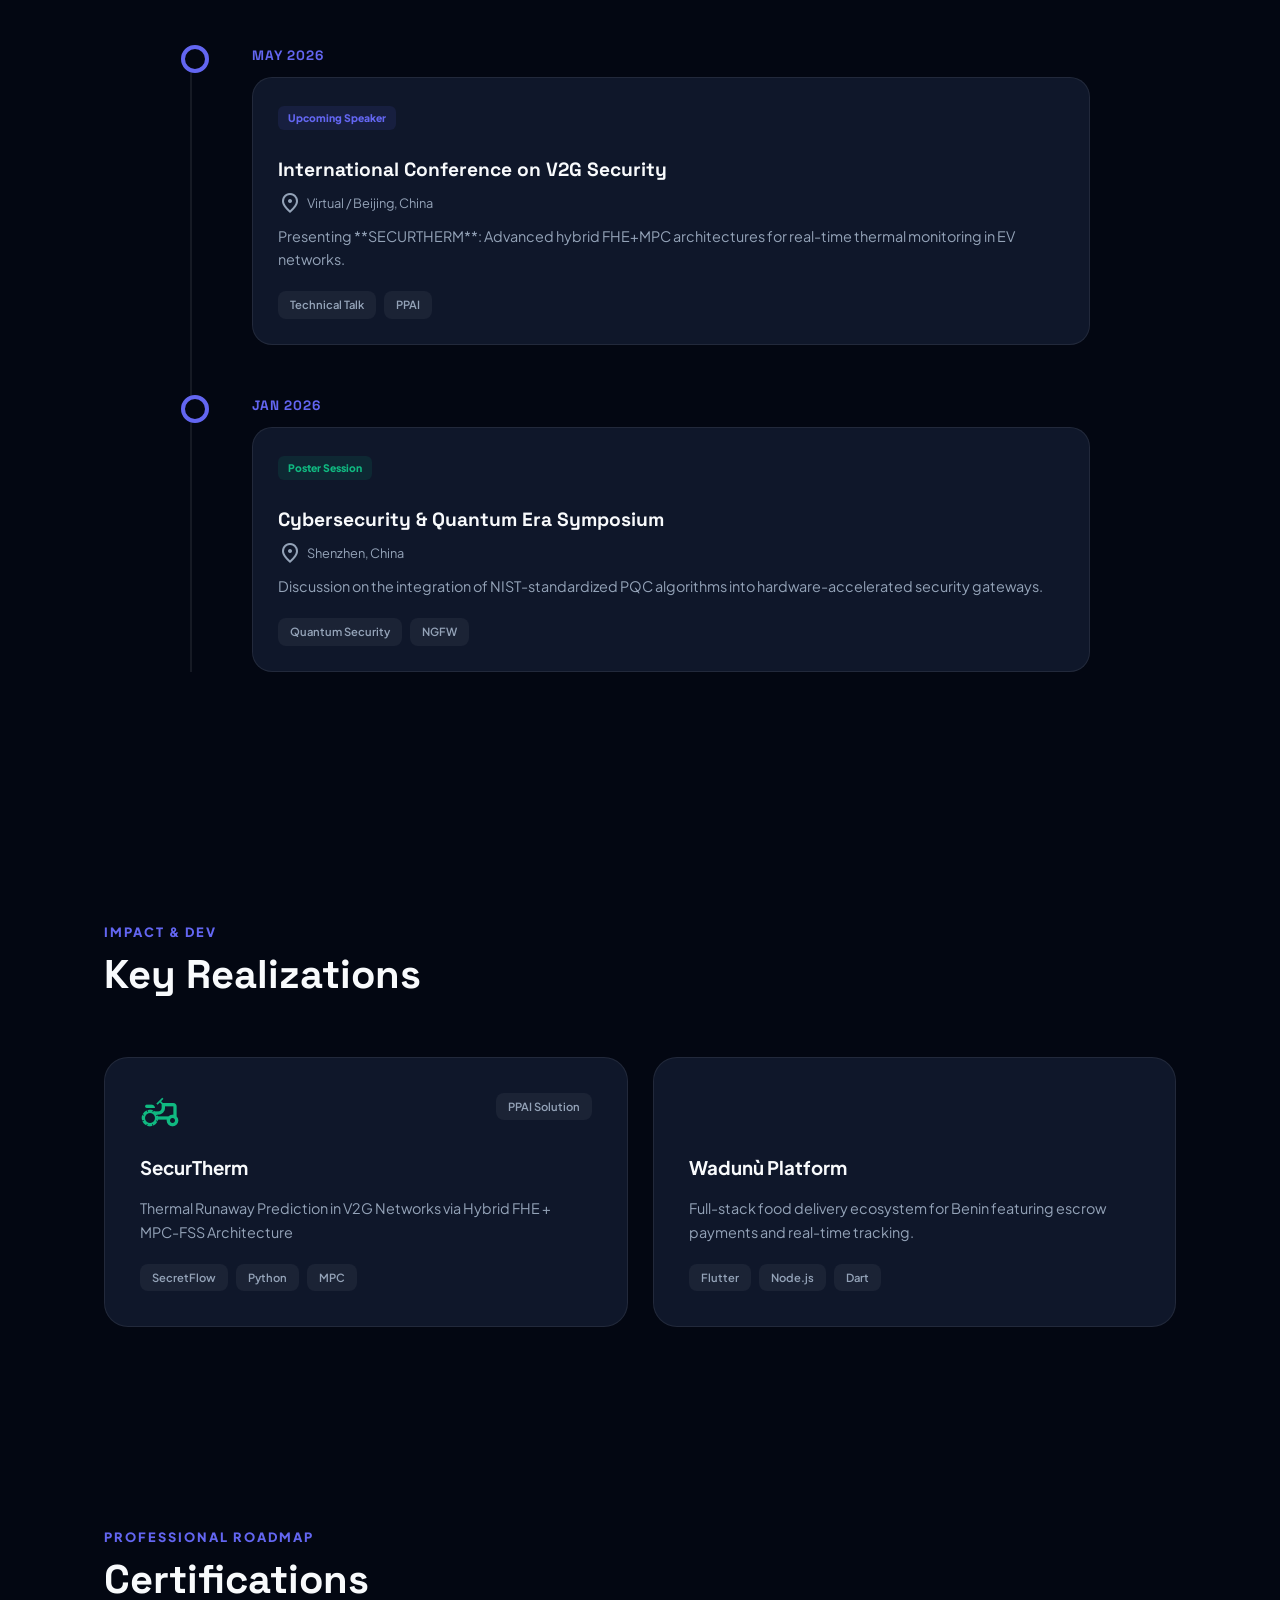
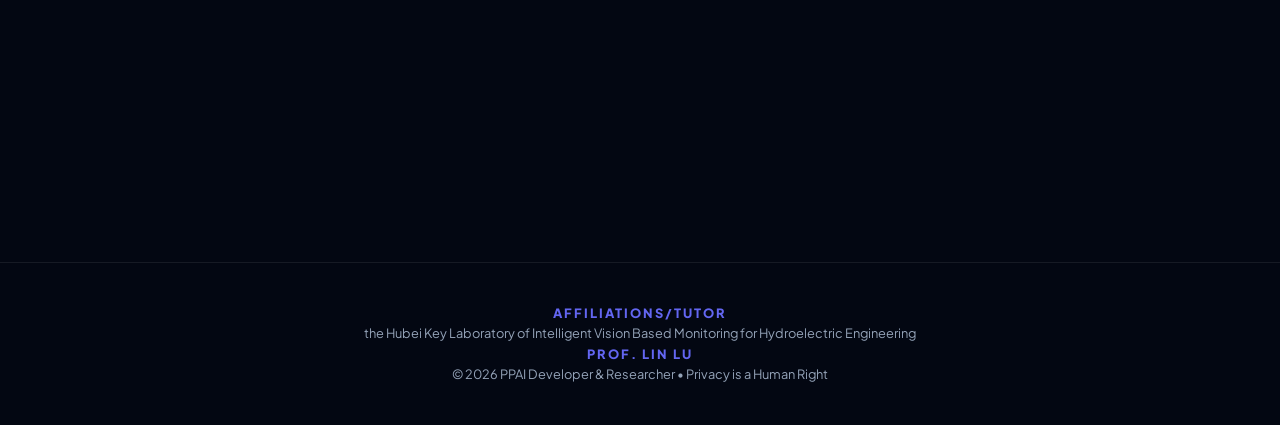
==== commit 7568e960: "Mise à jour de tel article" ====
--- a/layouts/index.html
+++ b/layouts/index.html
@@ -128,6 +128,8 @@
             <p style="color: var(--text-dim); font-size: 1.1rem; margin-bottom: 35px; max-width: 600px;">
                 Specializing in **Federated Learning**, **MPC**, and **FHE**. I bridge the gap between advanced mathematical research and secure, production-ready AI systems.
             </p>
+                                    
+
             <div style="display: flex; gap: 15px;">
                 <a href="#projects" class="btn btn-primary">View Realizations</a>
                 <a href="https://github.com" target="_blank" class="btn btn-outline"><i class="material-icons-outlined">code</i> GitHub</a>
@@ -208,15 +210,16 @@
             <p class="section-tag">Academic Contributions</p>
             <h2 class="section-title">Research Publications</h2>
         </div>
-        <div class="grid-3">
+        <div class="grid-4">
             <div class="card pub-card">
-                <span class="status-badge">Published</span>
+                <span class="status-badge">Published ITSC</span>
                 <h4 style="margin-bottom: 15px;">Leveraging FHE for Private Proximity Queries in VANETs</h4>
                 <p style="color: var(--text-dim); font-size: 0.85rem; margin-bottom: 20px;">
                     Focusing on anonymous EV charging station discovery using Fully Homomorphic Encryption.
                 </p>
                 <a href="ITSC26_0571_MS.pdf" target="_blank" style="color: var(--primary); font-size: 0.8rem; font-weight: 700; text-decoration: none;">READ PAPER →</a>
             </div>
+            
              <div class="card pub-card">
                 <span class="status-badge" style="background: rgba(99,102,241,0.1); color: var(--primary);">Under Review</span>
                 <h4 style="margin-bottom: 15px;">Privacy-Preserving Thermal
@@ -234,6 +237,15 @@
                     Integration of PQC protocols into secure IPsec and GRE tunnels for future-proof networking.
                 </p>
                 <a href="abs.html" style="color: var(--primary); font-size: 0.8rem; font-weight: 700; text-decoration: none;">VIEW ABSTRACT →</a>
+            </div>
+            <div class="grid-3">
+            <div class="card pub-card">
+                <span class="status-badge">Published IEEE</span>
+                <h4 style="margin-bottom: 15px;">SecFDCC:Navigating the Federated Clustering Tradeoff whith Spectral Embedding and Homomorphic Aggregation</h4>
+                <p style="color: var(--text-dim); font-size: 0.85rem; margin-bottom: 20px;">
+                    IEEE Transaction on Dependable an Secure Computing.
+                </p>
+                <a href="SeD _Proof_hi.pdf" target="_blank" style="color: var(--primary); font-size: 0.8rem; font-weight: 700; text-decoration: none;">READ PAPER →</a>
             </div>
         </div>
     </section>
@@ -407,7 +419,11 @@
         </div> 
     </section>
 
-    <footer style="text-align: center; padding: 40px; border-top: 1px solid var(--border); color: var(--text-dim); font-size: 0.8rem;">
+    <footer style="text-align: center; padding: 40px; border-top: 1px solid var(--border); color: var(--text-dim); font-size: 0.8rem;"> <p class="section-tag">Affiliations/Tutor</p>
+             <p class="texte-centre";style="color: var(--text-dim); font-size: 1.1rem; margin-bottom: 35px; max-width: 600px;">
+                 the Hubei Key Laboratory of Intelligent Vision Based 
+                        Monitoring for Hydroelectric Engineering              </p>
+<p class="section-tag">Prof. Lin Lu</p>
         &copy; 2026 PPAI Developer & Researcher • Privacy is a Human Right
     </footer>
 
